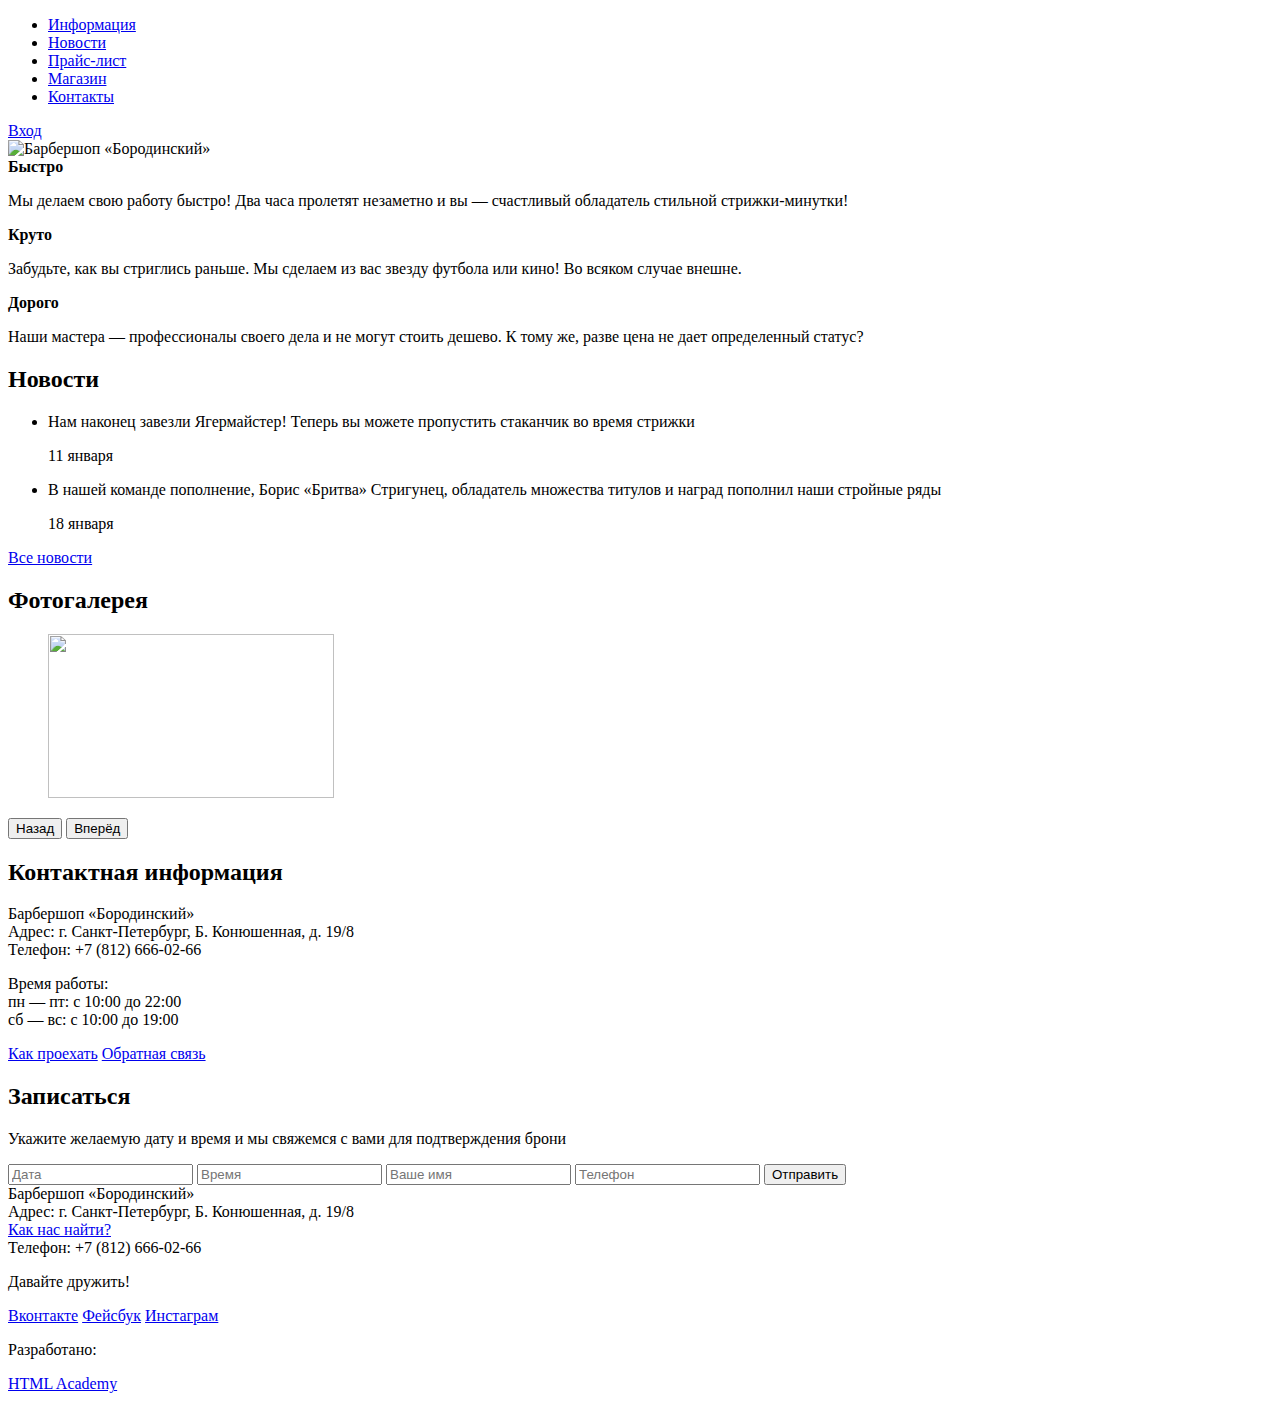
==== index.html @ 4445f7f8 "разметка главной страницы" ====
<!DOCTYPE html>
<html lang="ru">
  <head>
    <meta charset="utf-8">
    <title>Барбершоп «Бородинский»</title>
  </head>
  <body>
    <header class="main-header">
      <div class="container">
        <nav class="main-navigation">
          <ul>
            <li>
              <a href="#">Информация</a>
            </li>
            <li>
              <a href="#">Новости</a>
            </li>
            <li>
              <a href="#">Прайс-лист</a>
            </li>
            <li>
              <a href="#">Магазин</a>
            </li>
            <li>
              <a href="#">Контакты</a>
            </li>
          </ul>
        </nav>
        <div class="user-block">
          <a class="login" href="#">Вход</a>
        </div>
      </div>
    </header>
    <main class="container">
      <div class="index-logo">
        <img src="img/index-logo.png" width="368" height="204" alt="Барбершоп «Бородинский»">
      </div>
      <section class="features">
        <div class="features-item">
          <b class="features-name">Быстро</b>
          <p>Мы делаем свою работу быстро! Два часа пролетят незаметно и вы — счастливый обладатель стильной стрижки-минутки!</p>
        </div>
        <div class="features-item">
          <b class="features-name">Круто</b>
          <p>Забудьте, как вы стриглись раньше. Мы сделаем из вас звезду футбола или кино! Во всяком случае внешне.</p>
        </div>
        <div class="features-item">
          <b class="features-name">Дорого</b>
          <p>Наши мастера — профессионалы своего дела и не могут стоить дешево. К тому же, разве цена не дает определенный статус?</p>
        </div>
      </section>
      <div class="index-content">
        <div class="index-content-left">
          <h2 class="index-content-title">Новости</h2>
          <ul class="news-preview">
            <li>
              <p>Нам наконец завезли Ягермайстер! Теперь вы можете пропустить стаканчик во время стрижки</p>
              <time datetime="2016-01-11">11 января</time>
            </li>
            <li>
              <p>В нашей команде пополнение, Борис «Бритва» Стригунец, обладатель множества титулов и наград пополнил наши стройные ряды</p>
              <time datetime="2016-01-18">18 января</time>
            </li>
          </ul>
          <a class="btn" href="#">Все новости</a>
        </div>
        <div class="index-content-right">
          <h2 class="index-content-title">Фотогалерея</h2>
          <div class="gallery">
            <figure class="gallery-content">
              <img src="img/photo-1.jpg" width="286" height="164" alt="">
            </figure>
            <button class="btn gallery-prev">Назад</button>
            <button class="btn gallery-next">Вперёд</button>
          </div>
        </div>
      </div>
      <div class="index-content">
        <div class="index-content-left">
          <h2 class="index-content-title">Контактная информация</h2>
          <p>
            Барбершоп «Бородинский»<br>
            Адрес: г. Санкт-Петербург, Б. Конюшенная, д. 19/8<br>
            Телефон: +7 (812) 666-02-66
          </p>
          <p>
            Время работы:<br>
            пн — пт: с 10:00 до 22:00<br>
            сб — вс: с 10:00 до 19:00
          </p>
          <a class="btn" href="#">Как проехать</a>
          <a class="btn" href="#">Обратная связь</a>
        </div>
        <div class="index-content-right">
          <h2 class="index-content-title">Записаться</h2>
          <p>Укажите желаемую дату и время и мы свяжемся с вами для подтверждения брони</p>
          <form class="appointment-form" action="https://echo.htmlacademy.ru" method="post">
            <input type="text" name="date" value="" placeholder="Дата">
            <input type="text" name="time" value="" placeholder="Время">
            <input type="text" name="name" value="" placeholder="Ваше имя">
            <input type="tel" name="phone" value="" placeholder="Телефон">
            <button class="btn" type="submit">Отправить</button>
          </form>
        </div>
      </div>
    </main>
    <footer class="main-footer">
      <div class="container">
        <section class="footer-contacts">
          Барбершоп «Бородинский»<br>
          Адрес: г. Санкт-Петербург, Б. Конюшенная, д. 19/8<br>
          <a href="#">Как нас найти?</a><br>
          Телефон: +7 (812) 666-02-66
        </section>
        <section class="footer-social">
          <p>Давайте дружить!</p>
          <a class="social-btn social-btn-vk" href="#">Вконтакте</a>
          <a class="social-btn social-btn-fb" href="#">Фейсбук</a>
          <a class="social-btn social-btn-inst" href="#">Инстаграм</a>
        </section>
        <section class="footer-copyright">
          <p>Разработано:</p>
          <a class="btn" href="https://htmlacademy.ru">HTML Academy</a>
        </section>
      </div>
    </footer>
  </body>
</html>
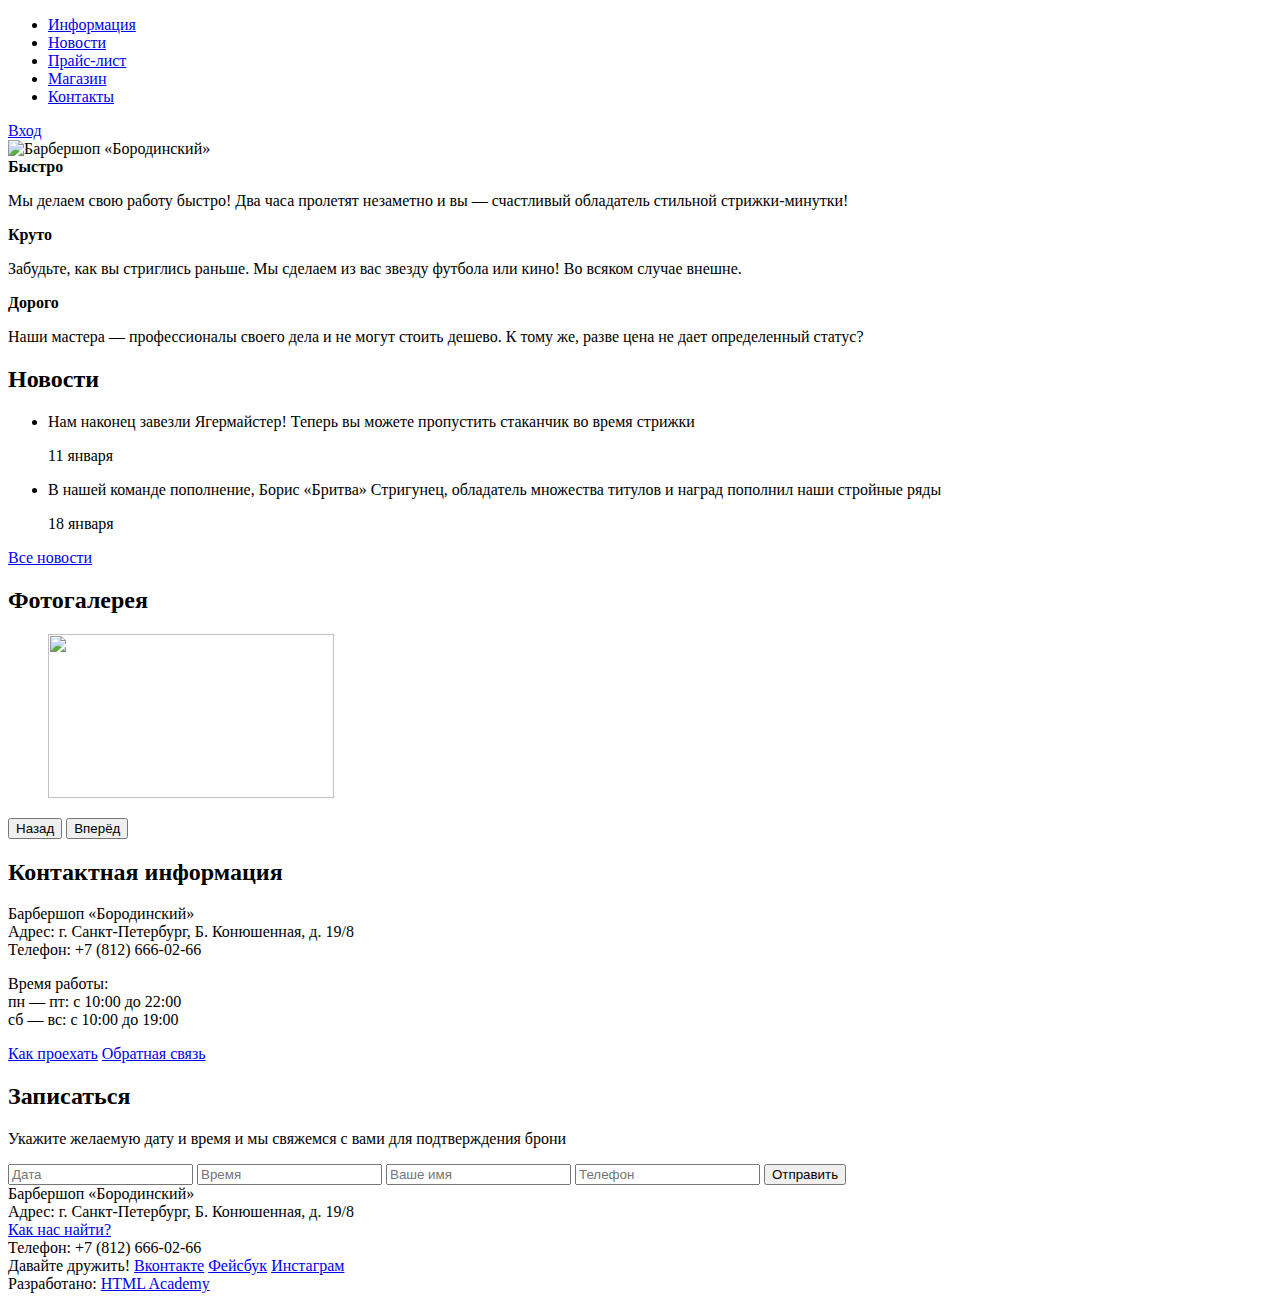
==== commit 6558a798: "старница товара (исправлено)" ====
--- a/index.html
+++ b/index.html
@@ -37,15 +37,15 @@
       </div>
       <section class="features">
         <div class="features-item">
-          <b class="features-name">Быстро</b>
+          <strong class="features-name">Быстро</strong>
           <p>Мы делаем свою работу быстро! Два часа пролетят незаметно и вы — счастливый обладатель стильной стрижки-минутки!</p>
         </div>
         <div class="features-item">
-          <b class="features-name">Круто</b>
+          <strong class="features-name">Круто</strong>
           <p>Забудьте, как вы стриглись раньше. Мы сделаем из вас звезду футбола или кино! Во всяком случае внешне.</p>
         </div>
         <div class="features-item">
-          <b class="features-name">Дорого</b>
+          <strong class="features-name">Дорого</strong>
           <p>Наши мастера — профессионалы своего дела и не могут стоить дешево. К тому же, разве цена не дает определенный статус?</p>
         </div>
       </section>
@@ -107,19 +107,19 @@
     <footer class="main-footer">
       <div class="container">
         <section class="footer-contacts">
-          Барбершоп «Бородинский»<br>
-          Адрес: г. Санкт-Петербург, Б. Конюшенная, д. 19/8<br>
+          <span>Барбершоп «Бородинский»</span><br>
+          <span>Адрес: г. Санкт-Петербург, Б. Конюшенная, д. 19/8</span><br>
           <a href="#">Как нас найти?</a><br>
-          Телефон: +7 (812) 666-02-66
+          <span>Телефон: +7 (812) 666-02-66</span>
         </section>
         <section class="footer-social">
-          <p>Давайте дружить!</p>
+          <span>Давайте дружить!</span>
           <a class="social-btn social-btn-vk" href="#">Вконтакте</a>
           <a class="social-btn social-btn-fb" href="#">Фейсбук</a>
           <a class="social-btn social-btn-inst" href="#">Инстаграм</a>
         </section>
         <section class="footer-copyright">
-          <p>Разработано:</p>
+          <span>Разработано:</span>
           <a class="btn" href="https://htmlacademy.ru">HTML Academy</a>
         </section>
       </div>
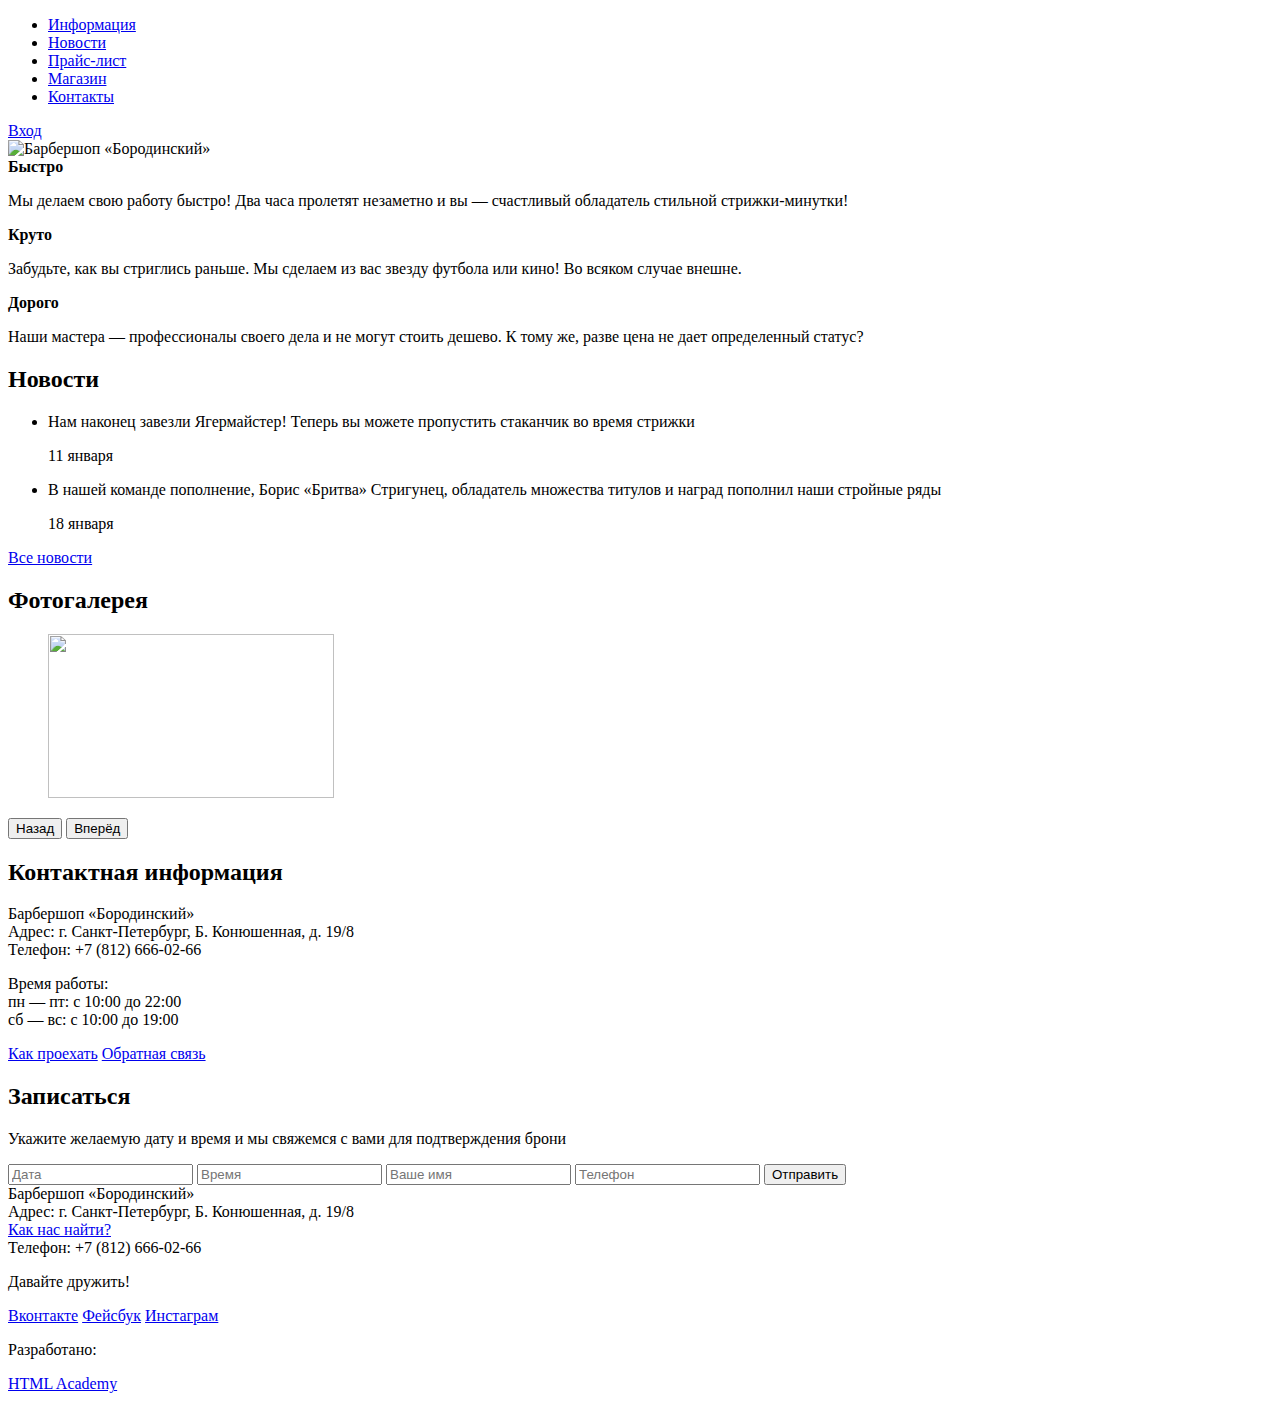
==== commit 7459c975: "Revert "старница товара (исправлено)"" ====
--- a/index.html
+++ b/index.html
@@ -37,15 +37,15 @@
       </div>
       <section class="features">
         <div class="features-item">
-          <strong class="features-name">Быстро</strong>
+          <b class="features-name">Быстро</b>
           <p>Мы делаем свою работу быстро! Два часа пролетят незаметно и вы — счастливый обладатель стильной стрижки-минутки!</p>
         </div>
         <div class="features-item">
-          <strong class="features-name">Круто</strong>
+          <b class="features-name">Круто</b>
           <p>Забудьте, как вы стриглись раньше. Мы сделаем из вас звезду футбола или кино! Во всяком случае внешне.</p>
         </div>
         <div class="features-item">
-          <strong class="features-name">Дорого</strong>
+          <b class="features-name">Дорого</b>
           <p>Наши мастера — профессионалы своего дела и не могут стоить дешево. К тому же, разве цена не дает определенный статус?</p>
         </div>
       </section>
@@ -107,19 +107,19 @@
     <footer class="main-footer">
       <div class="container">
         <section class="footer-contacts">
-          <span>Барбершоп «Бородинский»</span><br>
-          <span>Адрес: г. Санкт-Петербург, Б. Конюшенная, д. 19/8</span><br>
+          Барбершоп «Бородинский»<br>
+          Адрес: г. Санкт-Петербург, Б. Конюшенная, д. 19/8<br>
           <a href="#">Как нас найти?</a><br>
-          <span>Телефон: +7 (812) 666-02-66</span>
+          Телефон: +7 (812) 666-02-66
         </section>
         <section class="footer-social">
-          <span>Давайте дружить!</span>
+          <p>Давайте дружить!</p>
           <a class="social-btn social-btn-vk" href="#">Вконтакте</a>
           <a class="social-btn social-btn-fb" href="#">Фейсбук</a>
           <a class="social-btn social-btn-inst" href="#">Инстаграм</a>
         </section>
         <section class="footer-copyright">
-          <span>Разработано:</span>
+          <p>Разработано:</p>
           <a class="btn" href="https://htmlacademy.ru">HTML Academy</a>
         </section>
       </div>
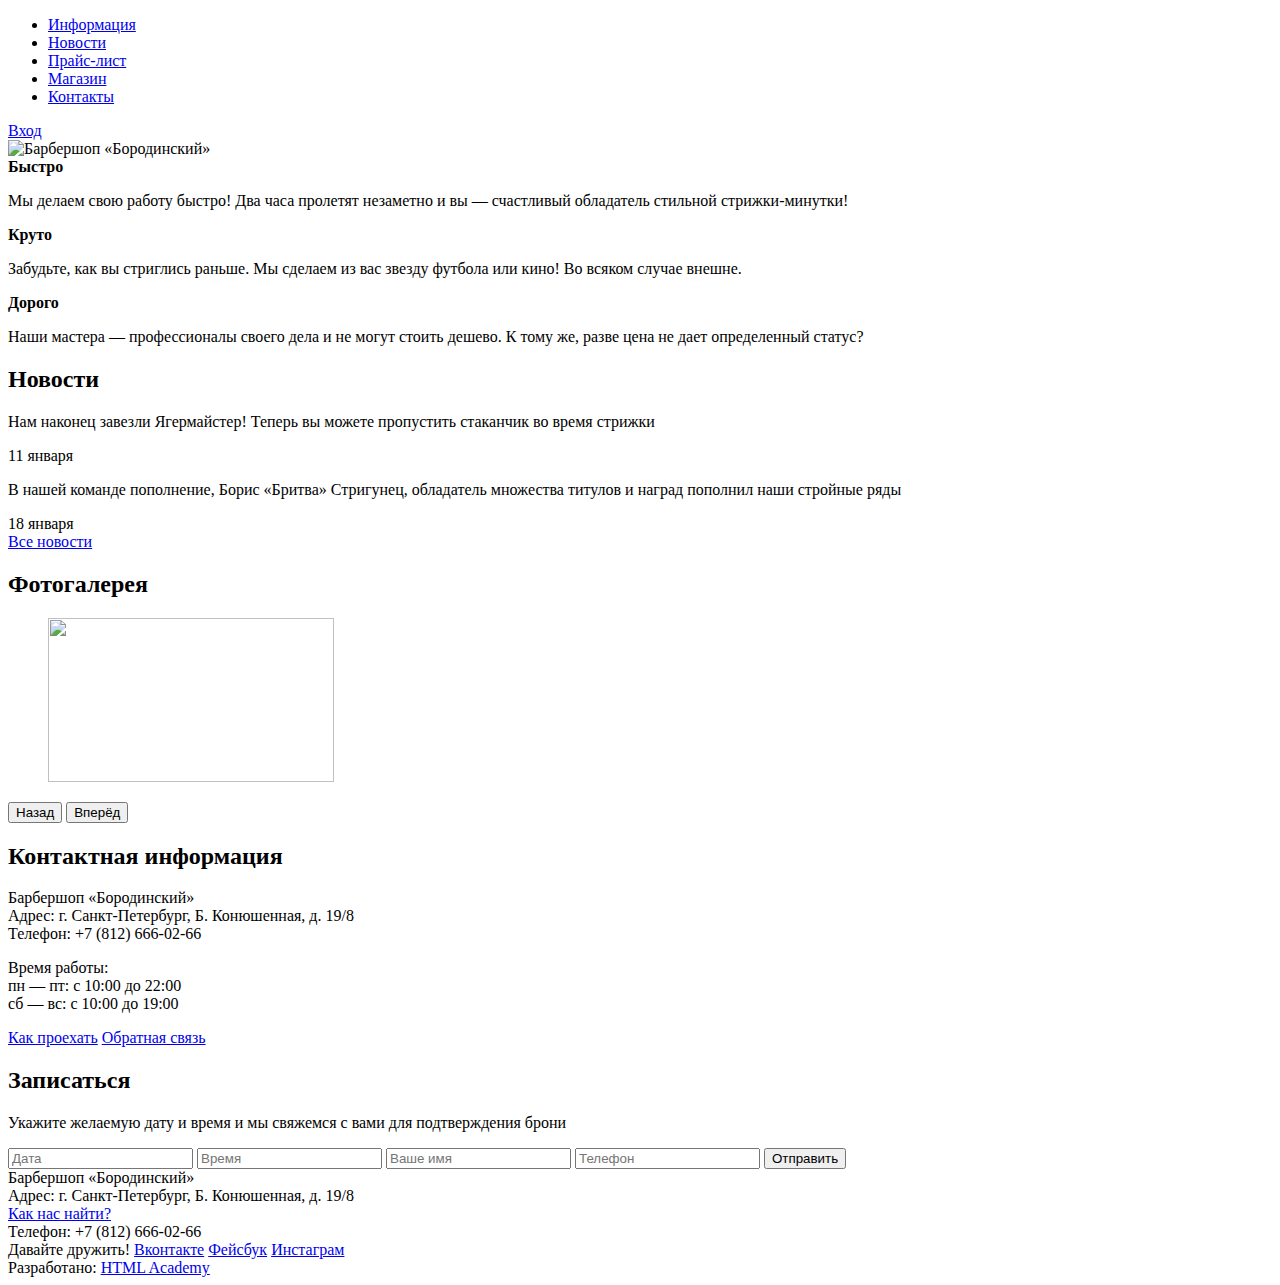
==== commit 53480311: "Исправлено" ====
--- a/index.html
+++ b/index.html
@@ -37,31 +37,29 @@
       </div>
       <section class="features">
         <div class="features-item">
-          <b class="features-name">Быстро</b>
+          <strong class="features-name">Быстро</strong>
           <p>Мы делаем свою работу быстро! Два часа пролетят незаметно и вы — счастливый обладатель стильной стрижки-минутки!</p>
         </div>
         <div class="features-item">
-          <b class="features-name">Круто</b>
+          <strong class="features-name">Круто</strong>
           <p>Забудьте, как вы стриглись раньше. Мы сделаем из вас звезду футбола или кино! Во всяком случае внешне.</p>
         </div>
         <div class="features-item">
-          <b class="features-name">Дорого</b>
+          <strong class="features-name">Дорого</strong>
           <p>Наши мастера — профессионалы своего дела и не могут стоить дешево. К тому же, разве цена не дает определенный статус?</p>
         </div>
       </section>
       <div class="index-content">
         <div class="index-content-left">
           <h2 class="index-content-title">Новости</h2>
-          <ul class="news-preview">
-            <li>
+            <article class="news-preview">
               <p>Нам наконец завезли Ягермайстер! Теперь вы можете пропустить стаканчик во время стрижки</p>
               <time datetime="2016-01-11">11 января</time>
-            </li>
-            <li>
+            </article>
+            <article class="news-preview">
               <p>В нашей команде пополнение, Борис «Бритва» Стригунец, обладатель множества титулов и наград пополнил наши стройные ряды</p>
               <time datetime="2016-01-18">18 января</time>
-            </li>
-          </ul>
+            </article>
           <a class="btn" href="#">Все новости</a>
         </div>
         <div class="index-content-right">
@@ -107,19 +105,19 @@
     <footer class="main-footer">
       <div class="container">
         <section class="footer-contacts">
-          Барбершоп «Бородинский»<br>
-          Адрес: г. Санкт-Петербург, Б. Конюшенная, д. 19/8<br>
+         <span> Барбершоп «Бородинский»</span><br>
+          <span>Адрес: г. Санкт-Петербург, Б. Конюшенная, д. 19/8</span><br>
           <a href="#">Как нас найти?</a><br>
-          Телефон: +7 (812) 666-02-66
+          <span>Телефон: +7 (812) 666-02-66</span>
         </section>
         <section class="footer-social">
-          <p>Давайте дружить!</p>
+          <span>Давайте дружить!</span>
           <a class="social-btn social-btn-vk" href="#">Вконтакте</a>
           <a class="social-btn social-btn-fb" href="#">Фейсбук</a>
           <a class="social-btn social-btn-inst" href="#">Инстаграм</a>
         </section>
         <section class="footer-copyright">
-          <p>Разработано:</p>
+          <span>Разработано:</span>
           <a class="btn" href="https://htmlacademy.ru">HTML Academy</a>
         </section>
       </div>
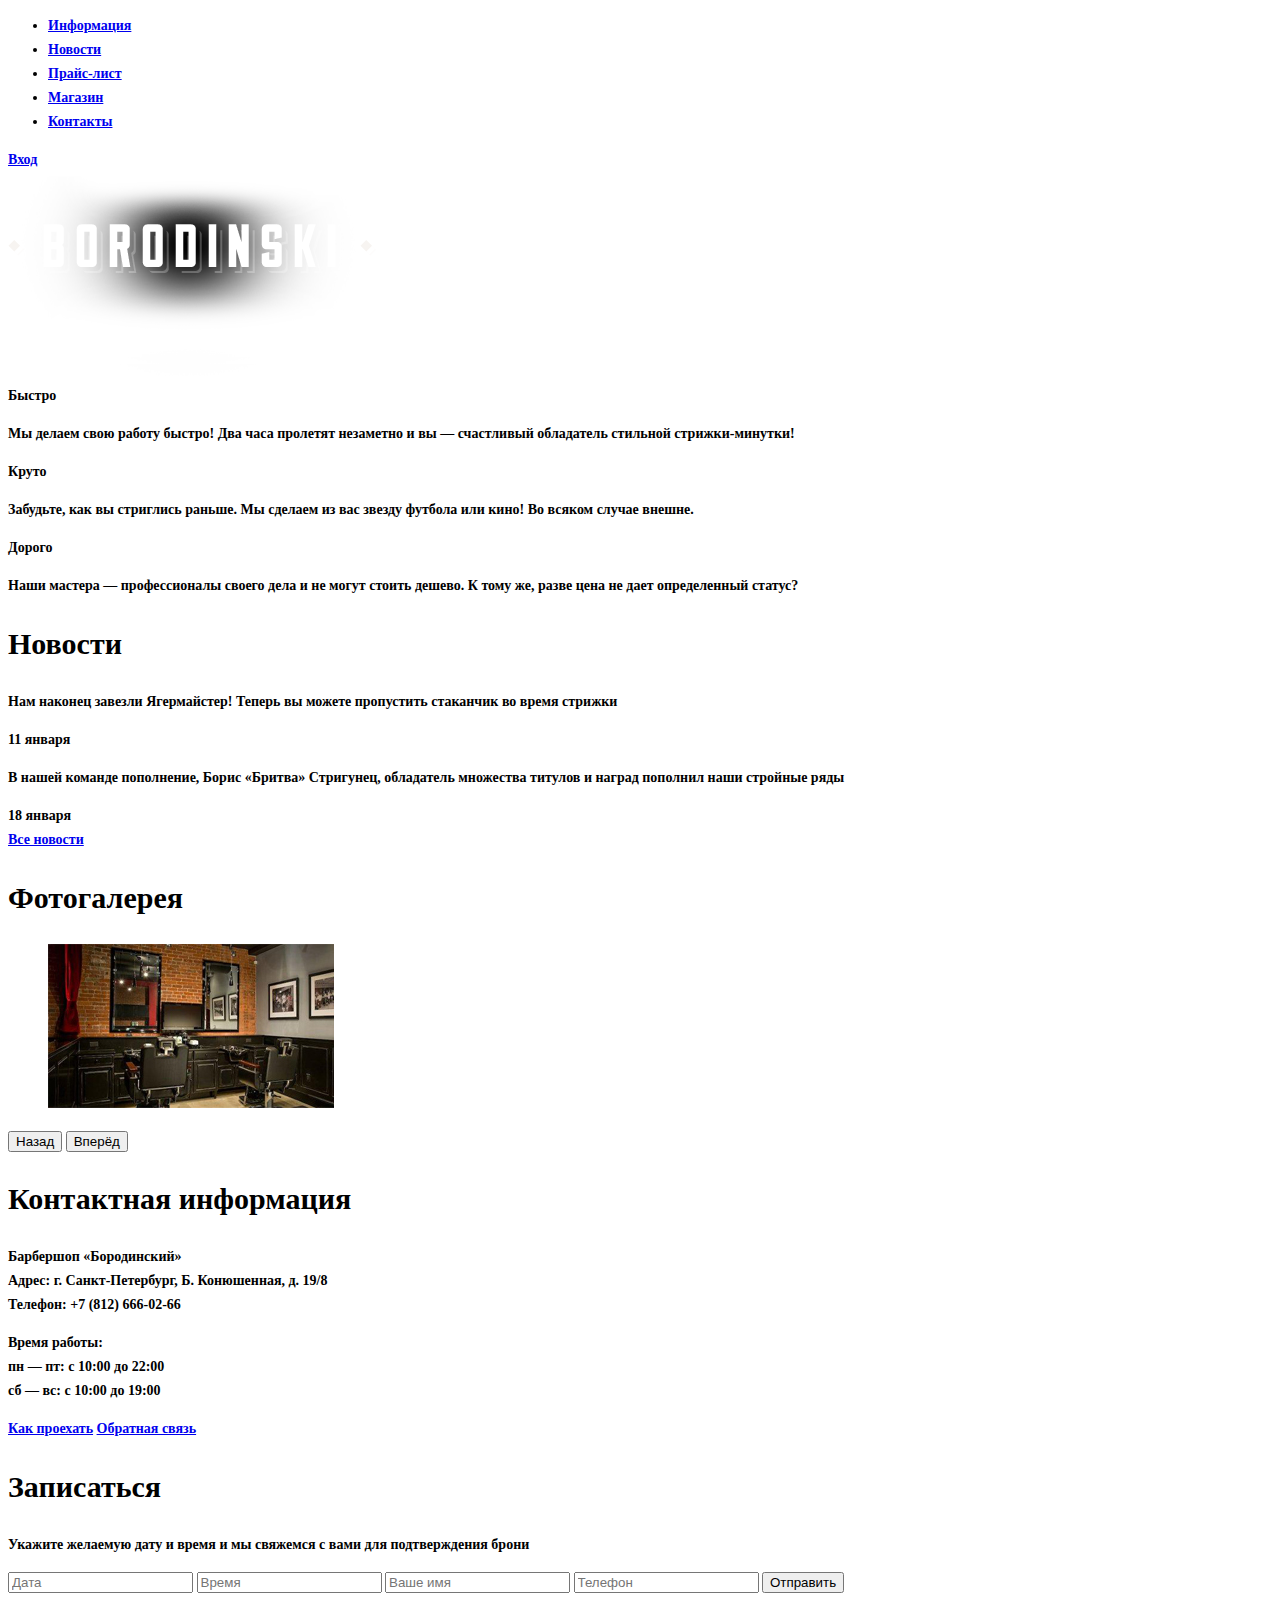
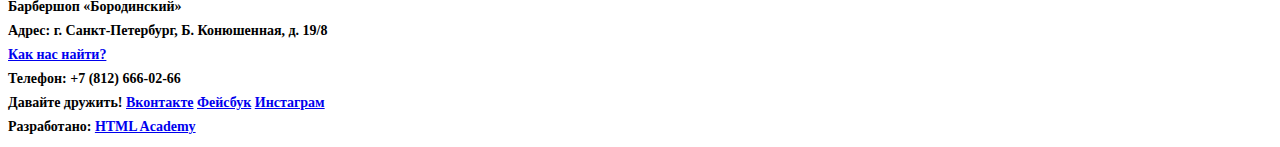
==== commit a023cf79: "графика и базовые стили" ====
--- a/index.html
+++ b/index.html
@@ -3,6 +3,7 @@
   <head>
     <meta charset="utf-8">
     <title>Барбершоп «Бородинский»</title>
+    <link rel="stylesheet" href="css/style.css">
   </head>
   <body>
     <header class="main-header">
--- a/css/style.css
+++ b/css/style.css
@@ -0,0 +1,13 @@
+body {
+	font-family: 'PT Sans Narrow';
+	font-size: 14px;
+	line-height: 24px;
+	color: #000;
+	font-weight: bold;
+}
+h2 {
+	font-size: 30px;
+	line-height: 42px;
+	color: #000;
+	font-weight: bold;
+}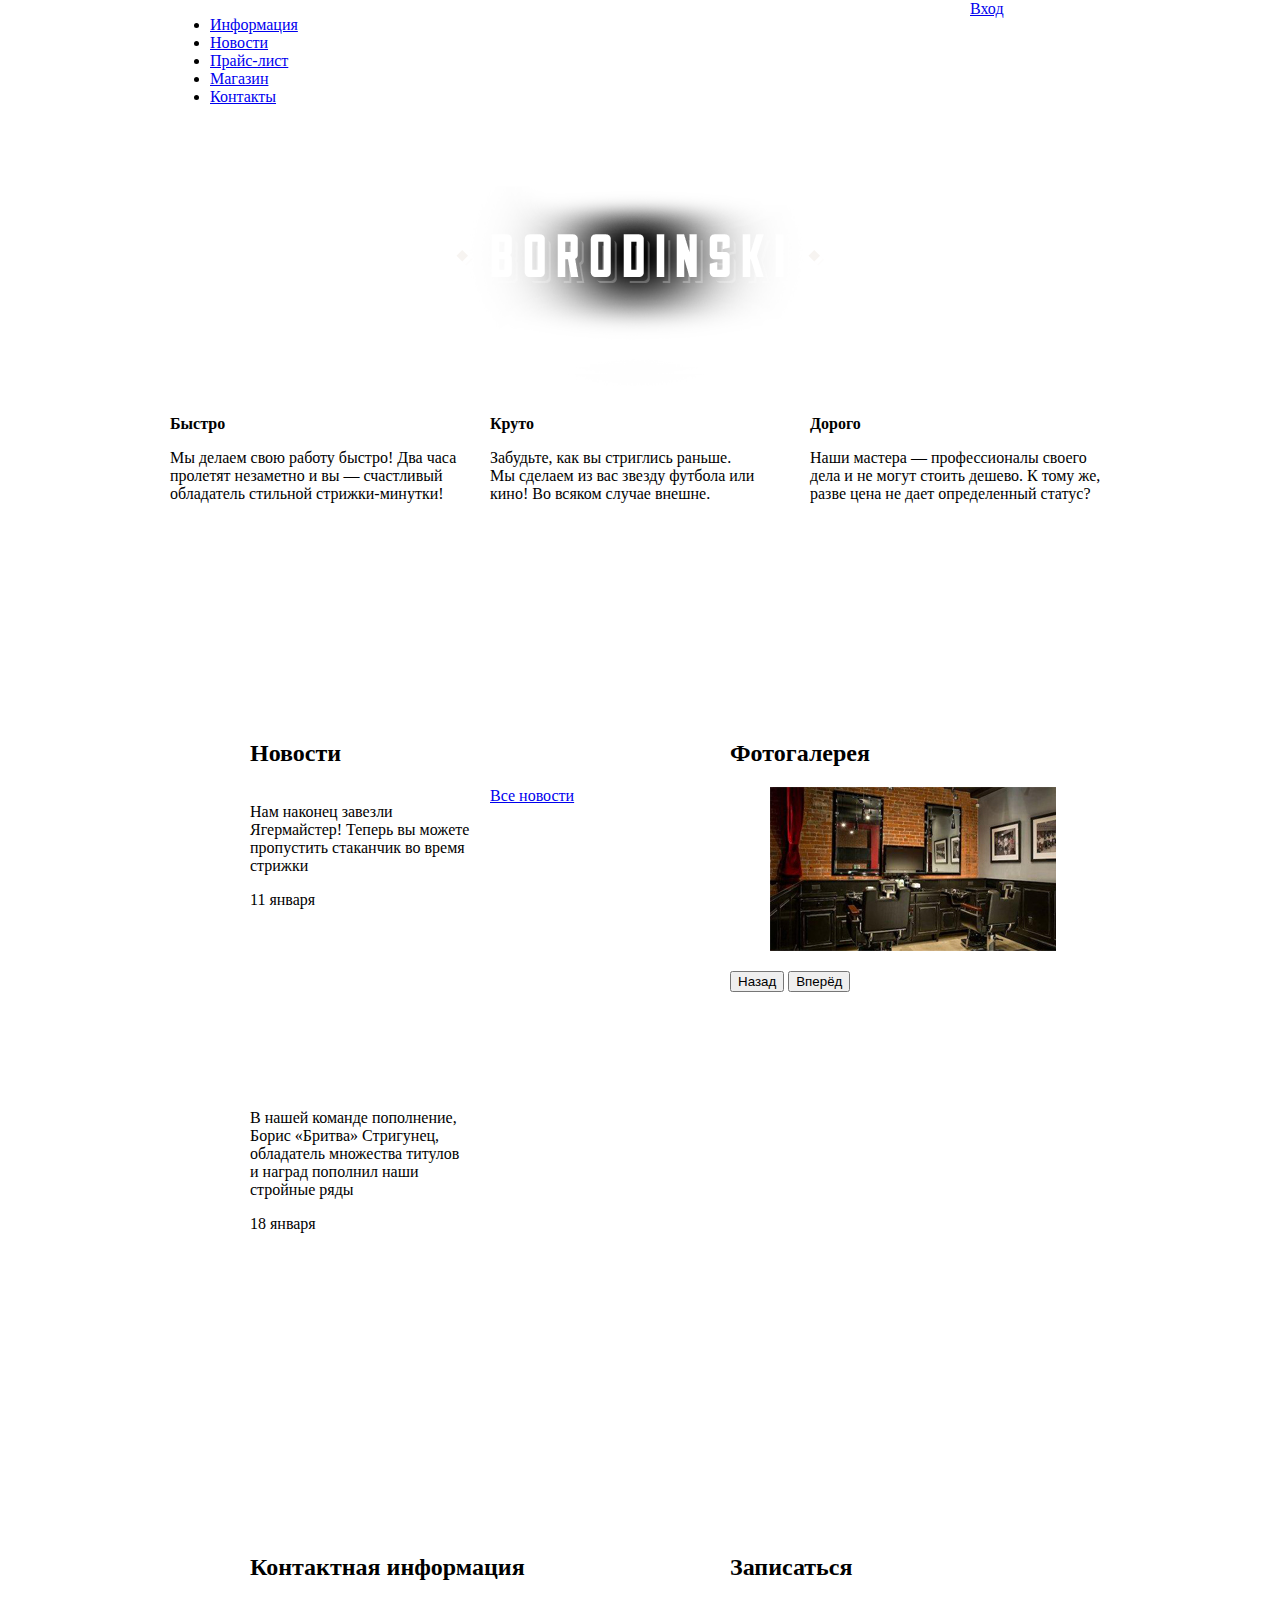
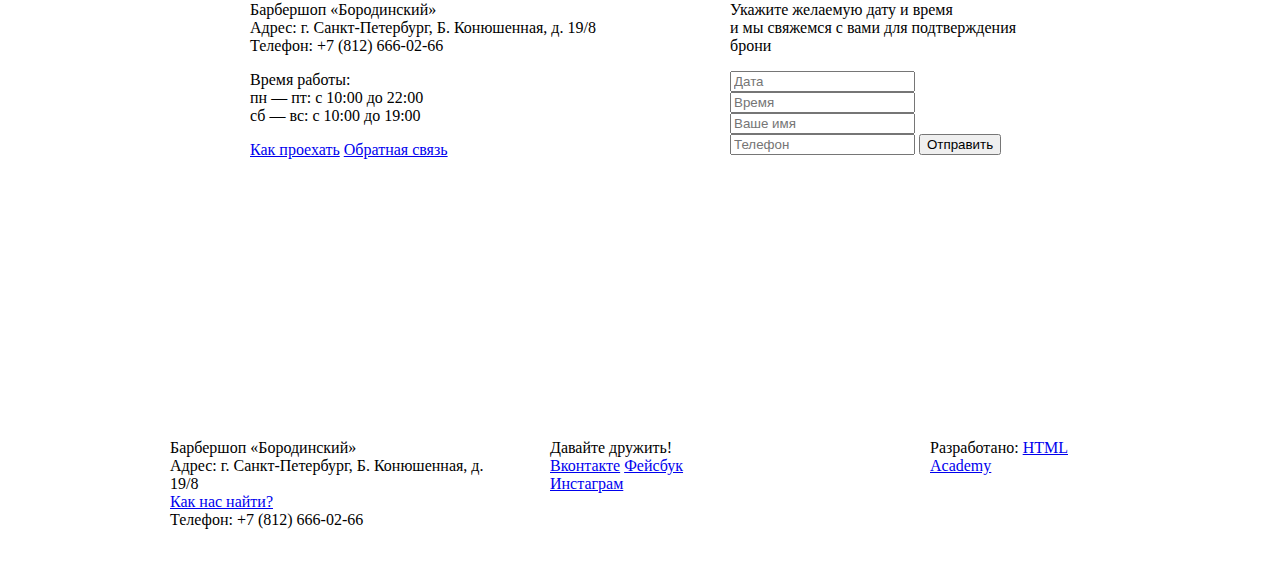
==== commit f4f011dc: "Сетка барбершопа" ====
--- a/index.html
+++ b/index.html
@@ -7,7 +7,7 @@
   </head>
   <body>
     <header class="main-header">
-      <div class="container">
+      <div class="container clearfix">
         <nav class="main-navigation">
           <ul>
             <li>
@@ -36,7 +36,7 @@
       <div class="index-logo">
         <img src="img/index-logo.png" width="368" height="204" alt="Барбершоп «Бородинский»">
       </div>
-      <section class="features">
+      <section class="features clearfix">
         <div class="features-item">
           <strong class="features-name">Быстро</strong>
           <p>Мы делаем свою работу быстро! Два часа пролетят незаметно и вы — счастливый обладатель стильной стрижки-минутки!</p>
@@ -50,7 +50,7 @@
           <p>Наши мастера — профессионалы своего дела и не могут стоить дешево. К тому же, разве цена не дает определенный статус?</p>
         </div>
       </section>
-      <div class="index-content">
+      <div class="index-content clearfix">
         <div class="index-content-left">
           <h2 class="index-content-title">Новости</h2>
             <article class="news-preview">
@@ -74,7 +74,7 @@
           </div>
         </div>
       </div>
-      <div class="index-content">
+      <div class="index-content clearfix">
         <div class="index-content-left">
           <h2 class="index-content-title">Контактная информация</h2>
           <p>
@@ -104,7 +104,7 @@
       </div>
     </main>
     <footer class="main-footer">
-      <div class="container">
+      <div class="container clearfix">
         <section class="footer-contacts">
          <span> Барбершоп «Бородинский»</span><br>
           <span>Адрес: г. Санкт-Петербург, Б. Конюшенная, д. 19/8</span><br>
--- a/css/style.css
+++ b/css/style.css
@@ -1,13 +1,153 @@
+html,
 body {
-	font-family: 'PT Sans Narrow';
-	font-size: 14px;
-	line-height: 24px;
-	color: #000;
-	font-weight: bold;
+  min-width: 1122px;
+  margin: 0;
+  padding: 0;
 }
-h2 {
-	font-size: 30px;
-	line-height: 42px;
-	color: #000;
-	font-weight: bold;
+
+.clearfix::after {
+  content: "";
+
+  display: table;
+  clear: both;
+}
+
+.container {
+  width: 940px;
+  margin: 0 auto;
+  padding: 0 10px;
+}
+
+.main-header {
+  margin-bottom: 60px;
+}
+
+.main-navigation {
+  float: left;
+  width: 780px;
+  min-height: 70px;
+}
+
+.user-block {
+  float: right;
+  width: 140px;
+  min-height: 70px;
+}
+
+.index-logo {
+  width: 368px;
+  min-height: 204px;
+  margin-right: auto;
+  margin-left: auto;
+  margin-bottom: 25px;
+}
+
+.features {
+  margin-bottom: 80px;
+}
+
+.features-item {
+  float: left;
+  width: 300px;
+  min-height: 175px;
+  margin-right: 20px;
+}
+
+.features-item:last-child {
+  margin-right: 0;
+}
+
+.index-content {
+  margin-bottom: 35px;
+  padding: 50px 80px;
+}
+
+.index-content-left {
+  float: left;
+  width: 380px;
+  min-height: 330px;
+}
+
+.index-content-right {
+  float: right;
+  width: 300px;
+  min-height: 330px;
+}
+
+.main-footer {
+  margin-top: 65px;
+  padding-top: 60px;
+  padding-bottom: 40px;
+}
+
+.footer-contacts {
+  float: left;
+  width: 320px;
+  margin-right: 60px;
+  min-height: 90px;
+}
+
+.footer-social {
+  float: left;
+  width: 180px;
+  min-height: 90px;
+}
+
+.footer-copyright {
+  float: right;
+  width: 180px;
+  min-height: 90px;
+}
+
+.product-gallery {
+	float: left;
+	width: 460px;
+	min-height: 670px;
+}
+
+.info {
+	float: right;
+	width: 390px;
+}
+
+.main-img-wrapper {
+	margin-bottom: 20px;
+}
+
+.img-wrapper {
+	float: left;
+	margin-right: 20px;
+}
+.img-wrapper:last-child {
+	margin-right: 0;
+}
+
+.filter {
+	float: left;
+	width: 220px;
+}
+
+.products {
+	float: right;
+	width: 700px;
+}
+
+article {
+	float: left;
+	width: 220px;
+	min-height: 286px;
+	margin-right: 20px;
+	margin-bottom: 20px;
+}
+
+article:nth-child(3n) {
+	margin-right: 0;
+}
+
+.navigation {
+	clear: both;
+}
+
+fieldset {
+	margin-bottom: 55px;
 }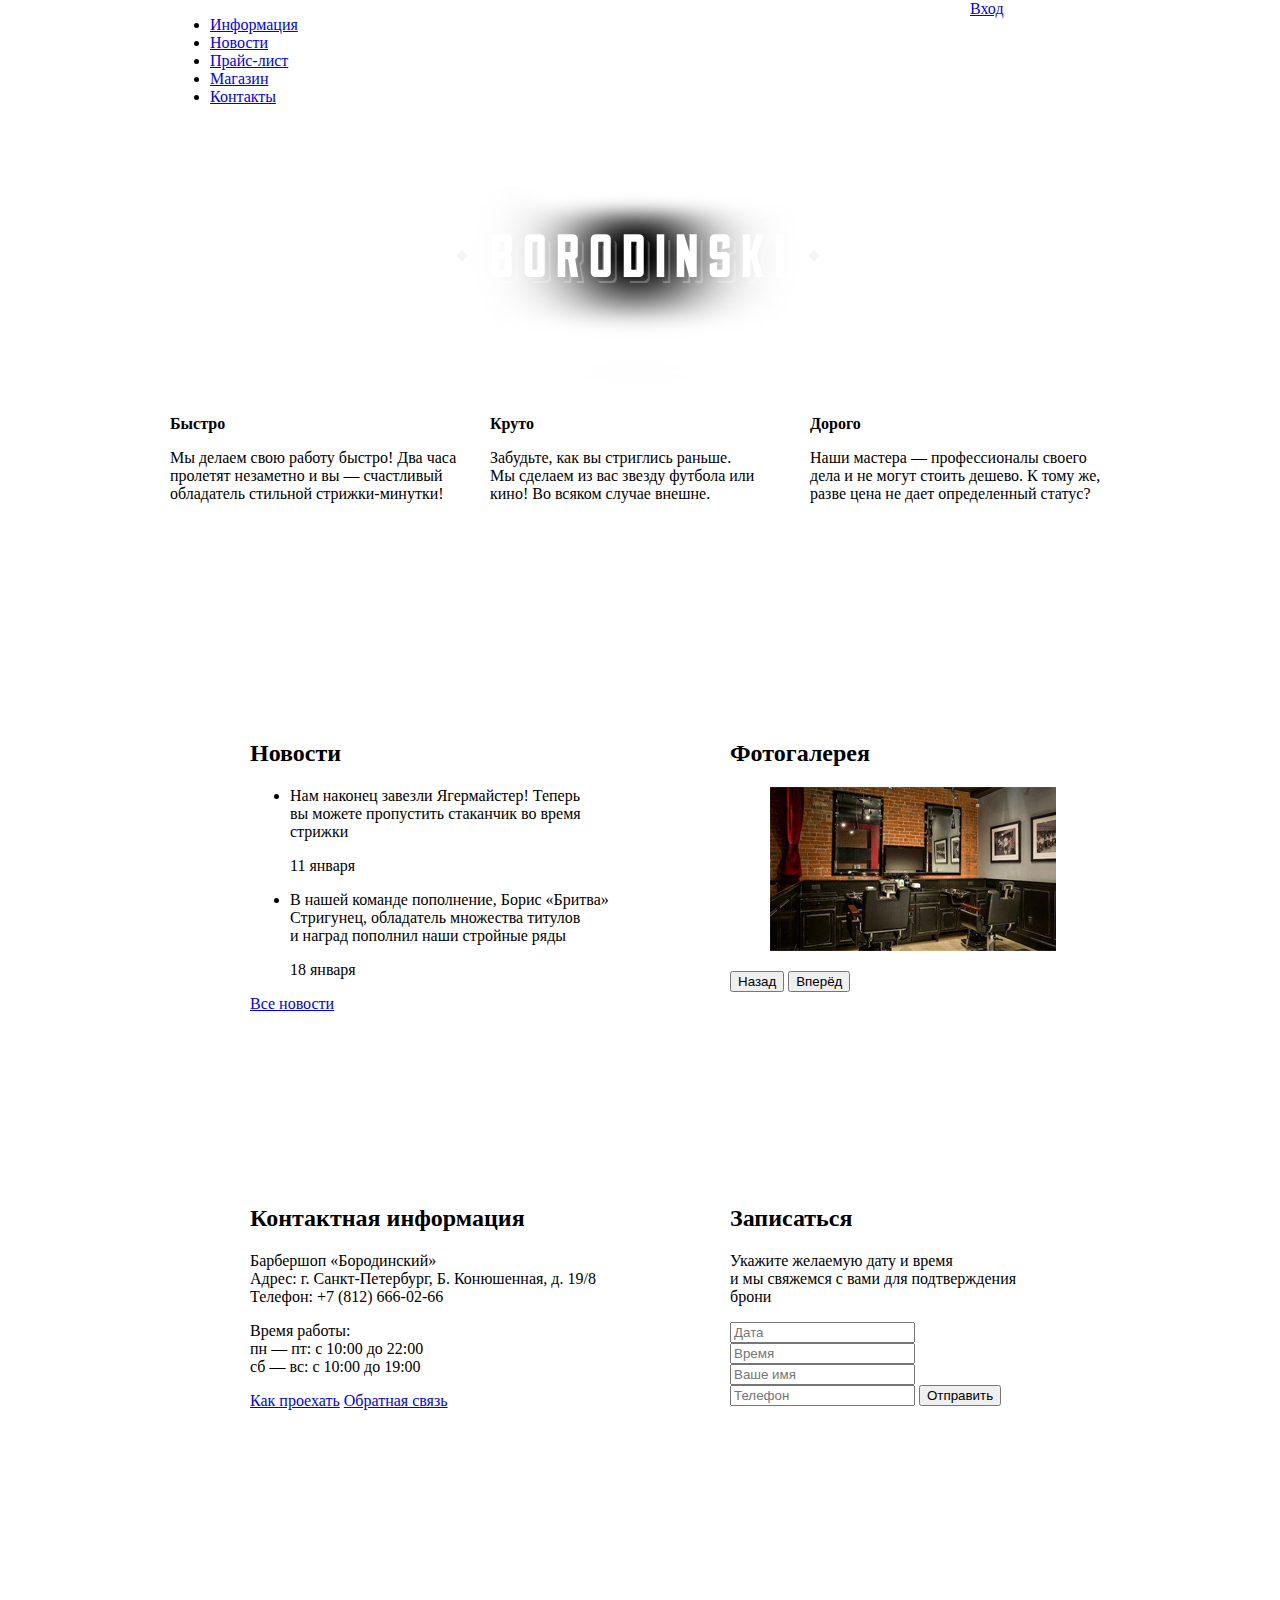
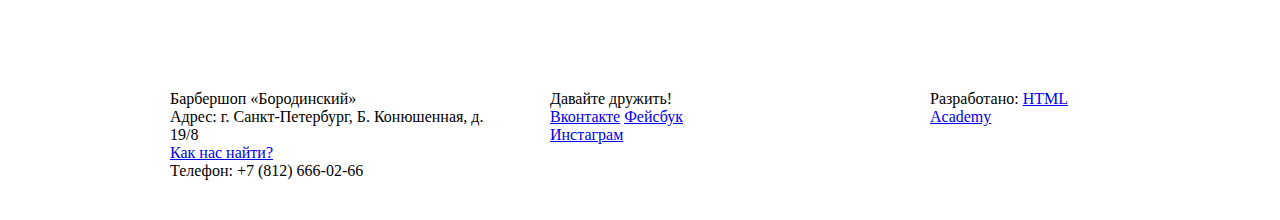
==== commit 5eb4b930: "небольшая правка" ====
--- a/index.html
+++ b/index.html
@@ -53,14 +53,16 @@
       <div class="index-content clearfix">
         <div class="index-content-left">
           <h2 class="index-content-title">Новости</h2>
-            <article class="news-preview">
+            <ul class="news-preview">
+            <li>
               <p>Нам наконец завезли Ягермайстер! Теперь вы можете пропустить стаканчик во время стрижки</p>
               <time datetime="2016-01-11">11 января</time>
-            </article>
-            <article class="news-preview">
+            </li>
+            <li>
               <p>В нашей команде пополнение, Борис «Бритва» Стригунец, обладатель множества титулов и наград пополнил наши стройные ряды</p>
               <time datetime="2016-01-18">18 января</time>
-            </article>
+            </li>
+          </ul>
           <a class="btn" href="#">Все новости</a>
         </div>
         <div class="index-content-right">
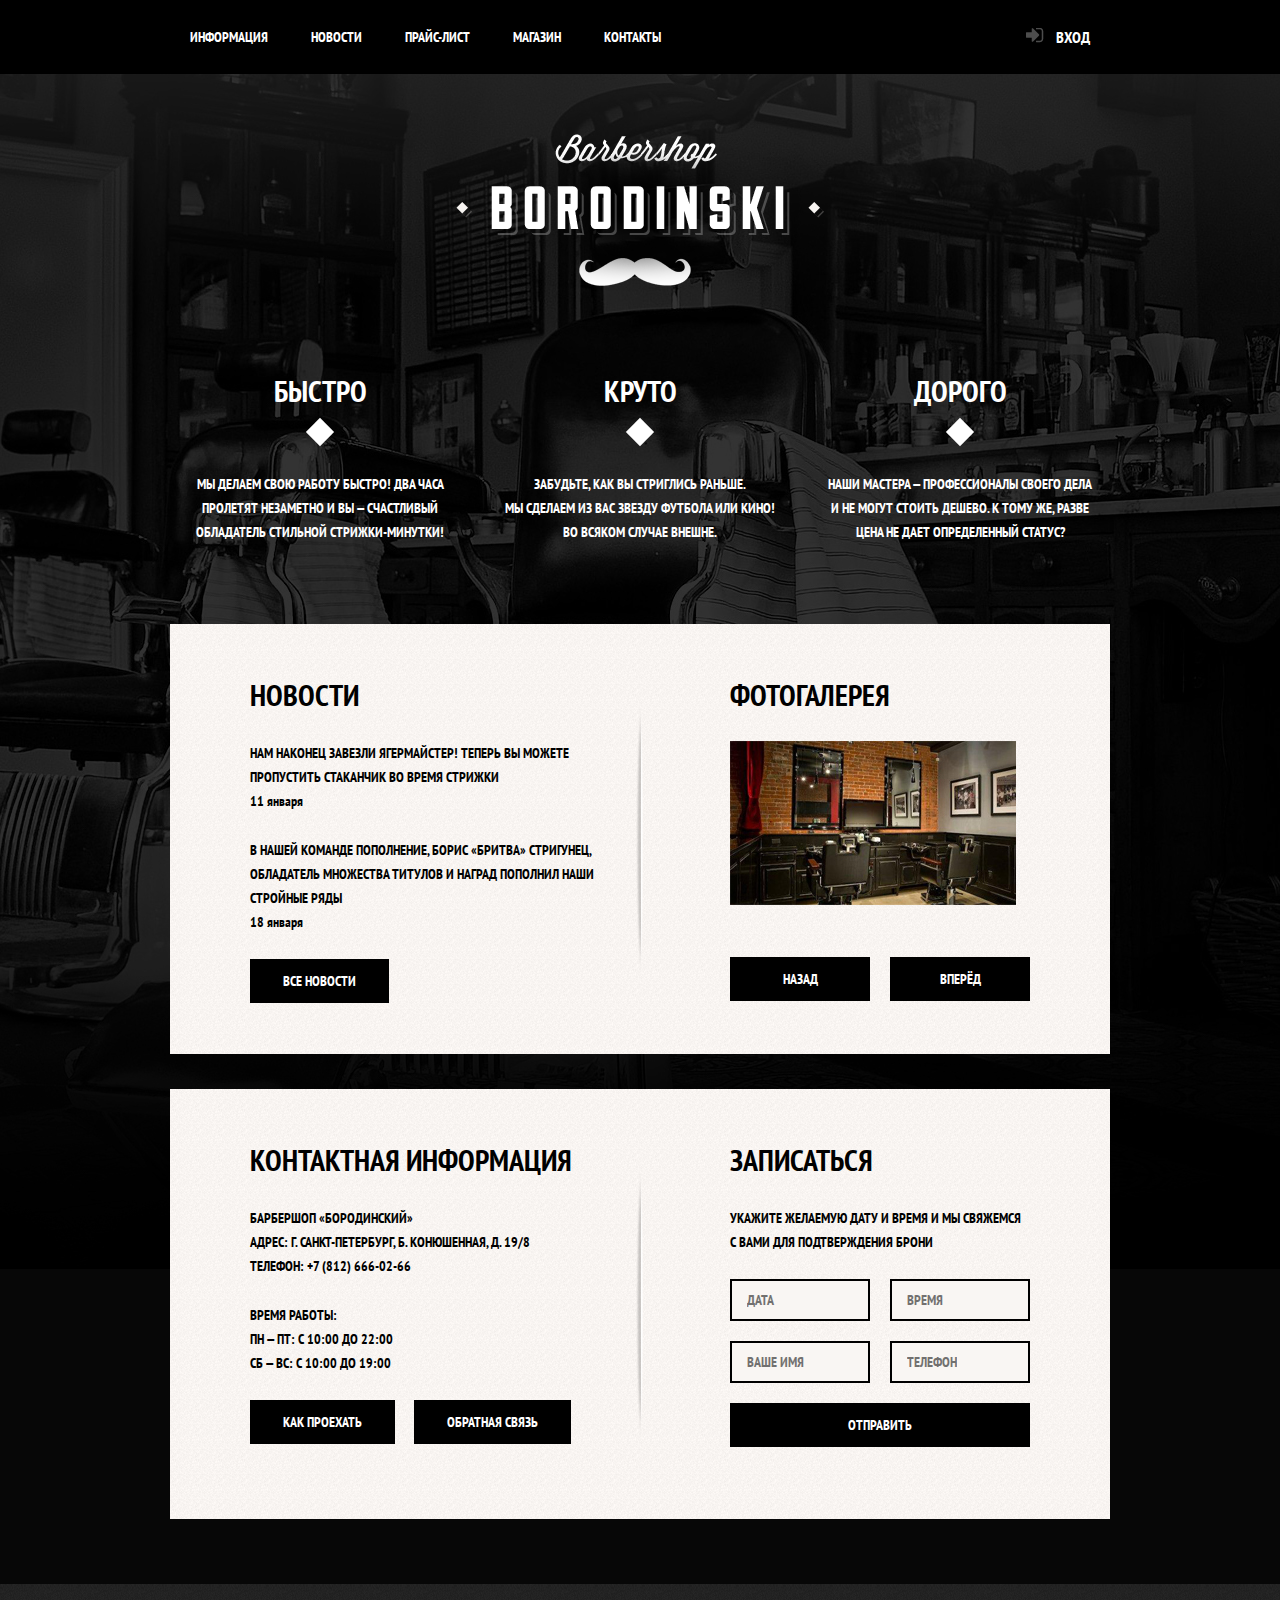
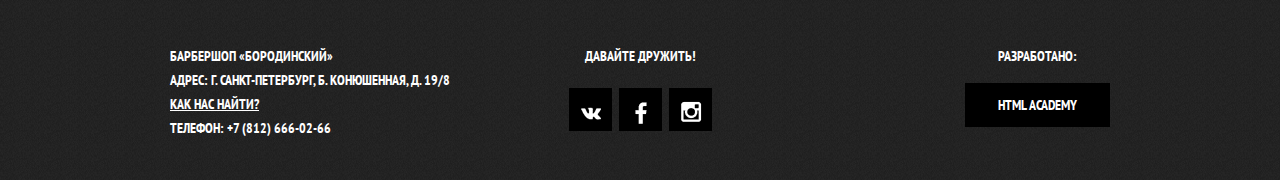
==== commit 1efb5ecc: "shop-page" ====
--- a/index.html
+++ b/index.html
@@ -3,6 +3,8 @@
   <head>
     <meta charset="utf-8">
     <title>Барбершоп «Бородинский»</title>
+     <link rel="stylesheet" href="https://fonts.googleapis.com/css?family=PT+Sans+Narrow:400,700&amp;subset=latin,cyrillic">
+    <link rel="stylesheet" href="css/normalize.css">
     <link rel="stylesheet" href="css/style.css">
   </head>
   <body>
@@ -20,7 +22,7 @@
               <a href="#">Прайс-лист</a>
             </li>
             <li>
-              <a href="#">Магазин</a>
+              <a href="catalog.html">Магазин</a>
             </li>
             <li>
               <a href="#">Контакты</a>
--- a/css/style.css
+++ b/css/style.css
@@ -1,8 +1,16 @@
 html,
 body {
-  min-width: 1122px;
+  min-width: 960px;
   margin: 0;
   padding: 0;
+
+  font-weight: bold;
+  font-size: 14px;
+  line-height: 24px;
+  font-family: "PT Sans Narrow", "Tahoma", sans-serif;
+  color: #fff;
+  text-transform: uppercase;
+  background: #000 url("../img/index-bg.jpg") no-repeat center top;
 }
 
 .clearfix::after {
@@ -20,6 +28,9 @@
 
 .main-header {
   margin-bottom: 60px;
+
+  color: #fff;
+  background-color: #000;
 }
 
 .main-navigation {
@@ -28,10 +39,62 @@
   min-height: 70px;
 }
 
+.main-navigation ul {
+  margin: 0;
+  padding: 0;
+  list-style: none;
+}
+
+.main-navigation li {
+  display: inline-block;
+  vertical-align: top;
+}
+
+.main-navigation a {
+  display: block;
+  padding: 25px 20px;
+  color: #fff;
+  text-decoration: none;
+}
+
+.main-navigation a:hover {
+   background-color: #242424;
+}
+
 .user-block {
   float: right;
-  width: 140px;
-  min-height: 70px;
+  max-width: 140px;
+}
+
+.login {
+  position: relative;
+  display: inline-block;
+  padding: 27px 20px;
+  padding-left: 50px;
+  font-size: 16px;
+  line-height: 20px;
+  color: #fff;
+  text-decoration: none;
+}
+
+.login:hover {
+  background-color: #242424;
+}
+
+.login::before {
+  content: "";
+  position: absolute;
+  top: 28px;
+  left: 20px;
+  width: 18px;
+  height: 18px;
+  background: transparent url("../img/sprite.png") no-repeat;
+  background-position: -6px 0px;
+  opacity: .3;
+}
+
+.login:hover::before {
+  opacity: 1;
 }
 
 .index-logo {
@@ -42,6 +105,11 @@
   margin-bottom: 25px;
 }
 
+.index-logo img {
+  width: 368px;
+  height: 204px;
+}
+
 .features {
   margin-bottom: 80px;
 }
@@ -49,17 +117,46 @@
 .features-item {
   float: left;
   width: 300px;
-  min-height: 175px;
   margin-right: 20px;
+  text-align: center;
 }
 
 .features-item:last-child {
   margin-right: 0;
+}
+
+.features-name {
+  position: relative;
+  display: block;
+  margin-bottom: 30px;
+  padding-bottom: 30px;
+  font-size: 30px;
+  line-height: 42px;
+}
+
+.features-name::after {
+  content: "";
+  position: absolute;
+  bottom: 0;
+  left: 50%;
+  margin-left: -10px;
+  width: 20px;
+  height: 20px;
+  display: block;
+  background-color: #fff;
+  transform: rotate(45deg);
+  }
+
+.features-item p {
+  margin: 10px;
+  margin-bottom: 0;
 }
 
 .index-content {
   margin-bottom: 35px;
   padding: 50px 80px;
+  color: #000;
+  background: url("../img/border-block.png") no-repeat center,#f8f5f2 url("../img/bg.jpg");
 }
 
 .index-content-left {
@@ -74,10 +171,130 @@
   min-height: 330px;
 }
 
+.index-content-title {
+  font-size: 30px;
+  line-height: 42px;
+  margin: 0;
+  margin-bottom: 25px;
+}
+
+.index-content p {
+  margin: 0;
+  margin-bottom: 25px;
+}
+
+.news-preview {
+  margin: 0;
+  padding: 0;
+  padding-right: 35px;
+  list-style: none;
+}
+
+.news-preview li {
+  margin-bottom: 25px;
+}
+
+.news-preview p {
+  margin-bottom: 0;
+}
+
+.news-preview time {
+  text-transform: none;
+}
+
+.btn {
+  display: inline-block;
+  padding: 10px 33px;
+  margin-right: 16px;
+  font-weight: bold;
+  font-size: 14px;
+  line-height: 24px;
+  font-family: "PT Sans Narrow", "Tahoma",sans-serif;
+  color: #fff;
+  vertical-align: top;
+  text-align: center;
+  text-transform: uppercase;
+  text-decoration: none;
+  background-color: #000;
+  border: none;
+  outline: none;
+  cursor: pointer;
+}
+
+.btn:hover {
+  background-color: #663d15;
+}
+
+.gallery {
+  position: relative;
+  height: 260px;
+}
+
+.gallery-content {
+  height: 164px;
+  margin: 0;
+}
+
+.gallery-content img {
+  width: 286px;
+  height: 164px;
+}
+
+.gallery .btn {
+  position: absolute;
+  bottom: 0;
+  width: 140px;
+  margin: 0;
+}
+
+.gallery-prev {
+  left: 0;
+}
+
+.gallery-next {
+  right: 0;
+}
+
+.btn.disabled,
+.bth:disabled {
+  cursor: default;
+  opacity: .5;
+}
+
+.appointment-form input {
+  float: left;
+  width: 106px;
+  padding: 7px 15px;
+  margin-right: 20px;
+  margin-bottom: 20px;
+  font: inherit;
+  color: inherit;
+  text-transform: inherit;
+  background-color: #f9f6f3;
+  border: 2px solid #000;
+  outline: none;
+}
+
+.appointment-form input:nth-child(2n) {
+  margin-right: 0;
+}
+
+.appointment-form .btn {
+  clear: both;
+  width: 100%;
+}
+
+.appointment-form input:focus {
+  border: 2px solid #663d15;
+}
+
 .main-footer {
   margin-top: 65px;
   padding-top: 60px;
   padding-bottom: 40px;
+
+  color: #fff;
+  background: #252525 url("../img/pattern-black.jpg");
 }
 
 .footer-contacts {
@@ -87,16 +304,83 @@
   min-height: 90px;
 }
 
+.footer-contacts a {
+  color: #fff;
+}
+
+.footer-contacts a:hover {
+  text-decoration: none;
+}
+
 .footer-social {
   float: left;
   width: 180px;
-  min-height: 90px;
+  text-align: center;
 }
 
 .footer-copyright {
   float: right;
-  width: 180px;
-  min-height: 90px;
+  max-width: 180px;
+}
+
+.footer-social span {
+  display: block;
+  margin: 0;
+  margin-bottom: 15px;
+}
+
+.social-btn {
+  display: inline-block;
+  width: 43px;
+  height: 43px;
+  margin:  0 2px;
+  font-size: 0;
+  background: #000 url(../img/sprite.png) no-repeat center;
+  transition: background-position .5s, background-color .5s;
+}
+
+.social-btn:hover {
+  background-color: #fff;
+}
+
+.social-btn-vk {
+  background-position: 7px -15px;
+}
+
+.social-btn-fb {
+  background-position: 7px -55px;
+}
+
+.social-btn-inst {
+  background-position: 7px -100px;
+}
+
+.social-btn-vk:hover {
+  background-position: 7px -132px;
+}
+
+.social-btn-fb:hover {
+  background-position: 7px -175px;
+}
+
+.social-btn-inst:hover {
+  background-position: 7px -225px;
+}
+
+.footer-copyright span {
+  display: block;
+  margin: 0;
+  margin-bottom: 15px;
+  text-align: center;
+}
+
+.footer-copyright .btn {
+  margin-right: 0;
+}  
+
+.footer-copyright .btn:hover {
+  background-color: #fff;
+  color: #000;
 }
 
 .product-gallery {
@@ -110,6 +394,115 @@
 	width: 390px;
 }
 
+.main-navigation .logo-inner {
+  float: left;
+  width: 111px;
+  height: 20px; 
+  padding-top: 22px;
+}
+
+.main-navigation .logo-inner img {
+  width: 111px;
+  height: 24px;
+}
+
+.main-navigation .logo-inner:hover {
+  background: none;
+}
+
+.main-navigation .active {
+  position: relative;
+  background-color: none;
+}
+
+.main-navigation .active::after {
+  content: "";
+  position: absolute;
+  right: 20px;
+  bottom: 0;
+  left: 20px;
+  height: 5px;
+  background-color: #fff;
+}
+
+.main-navigation .active a:hover  {
+  background: none;
+}
+
+.inner-page {
+  color: #000;
+  background: #f8f3f0 url("../img/bg.jpg") repeat;
+}
+
+.main-header {
+  margin-bottom: 60px;
+
+  background-color: #000;
+}
+
+.inner-page .main-header {
+  margin-bottom: 55px;
+}
+
+.inner-page-title {
+  margin-bottom: 55px;
+}
+
+.inner-page-title h1 {
+  margin: 0;
+  margin-bottom: 20px;
+  padding: 0;
+  font-size: 30px;
+  line-height: 43px;
+}
+
+.breadcrumbs {
+  margin: 0;
+  padding: 0;
+
+  list-style: none;
+}
+
+.breadcrumbs li {
+  position: relative;
+  display: inline-block;
+  padding-right: 45px;
+}
+
+.breadcrumbs li::after {
+  content: "";
+  position: absolute;
+  top: 6px;
+  left: 65px;
+  width: 8px;
+  height: 8px;
+  
+  background-color: #000;
+  transform: rotate(45deg);
+}
+
+.breadcrumbs a {
+   color: #000;
+   text-decoration: none;
+}
+
+.breadcrumbs a:hover {
+  text-decoration: underline;
+}
+
+.breadcrumbs .current a{
+  color: #aba9a7;
+}
+
+.breadcrumbs .current a:hover {
+  text-decoration: none;
+  cursor: default;
+}
+
+.breadcrumbs .current::after {
+  display: none;
+}
+
 .main-img-wrapper {
 	margin-bottom: 20px;
 }
@@ -125,27 +518,167 @@
 .filter {
 	float: left;
 	width: 220px;
+  margin-top: 45px;
+}
+
+.makers fieldset {
+  border: none;
+  margin-bottom: -15px;
+}
+
+.makers ul > li {
+  list-style: none;
+  margin-left: -10px;
+  margin-bottom: 15px;
+  position: relative;
+}
+
+.makers button {
+   margin-top: 50px;
+}
+
+.makers input {
+  display: none;
+}
+
+.check input[type="checkbox"] + span {
+  position: absolute;
+  top: 1px;
+  left: -30px;
+  width: 15px;
+  height: 15px;
+  border: 2px solid #000000;
+}
+
+.check input[type="checkbox"]:checked + span::before,
+.check input[type="checkbox"]:checked + span::after {
+  content: "";
+  position: absolute;
+  top: 7px;
+  left: 0px;
+  width: 15px;
+  height: 2px;
+  background-color: #000000;
+}
+
+.check input[type="checkbox"]:checked + span::before {
+  transform: rotate(45deg);
+}
+
+.check input[type="checkbox"]:checked + span::after {
+  transform: rotate(-45deg);
+}
+
+.radio input[type="radio"] + span {
+  position: absolute;
+  top: 1px;
+  left: -30px;
+  width: 15px;
+  height: 15px;
+  border: 2px solid #000000;
+  border-radius: 50%;
+}
+
+.radio input[type="radio"]:checked + span::before,
+.radio input[type="radio"]:checked + span::after {
+  content: "";
+  position: absolute;
+  top: 3px;
+  left: 3px;
+  width: 9px;
+  height: 9px;
+  background-color: #000000;
+  border-radius: 50%;
 }
 
 .products {
 	float: right;
 	width: 700px;
-}
-
-article {
+  margin-top: 60px;
+}
+
+.products article {
 	float: left;
 	width: 220px;
 	min-height: 286px;
 	margin-right: 20px;
 	margin-bottom: 20px;
-}
-
-article:nth-child(3n) {
+  background-color: #fff;
+  box-shadow: 0 0 15px rgba(0, 1, 1, .2);
+  position: relative;
+}
+
+.products article:nth-child(3n) {
 	margin-right: 0;
 }
 
+.products p   {
+    padding-left: 20px;
+}
+
+.products p > a {
+  text-decoration: none;
+  color: #000;
+}
+
+.products .btn {
+  padding: 10px 20px;
+  position: absolute;
+  left: 120px;
+  bottom: 15px;
+}
+
+
+.products span {
+  float: left;
+  padding: 10px 27px;
+  background-color: #e5e5e5;
+  margin-left: 20px;
+  display: block;
+  position: absolute;
+  bottom: 15px;
+}
+
 .navigation {
+  margin-left: -40px;
 	clear: both;
+}
+
+.navigation li {
+  margin-top: 15px;
+    width: 44px;
+    height: 44px;
+    background-color: #000;
+    float: left;
+    margin-right: 10px;
+    list-style: none;
+}
+
+.navigation a {
+  position: relative;
+  top: 11px;
+  left: 16px;
+  text-decoration: none;
+  color: #fff;
+  font-size: 18px;
+  line-height: 24px;
+}
+
+.navigation .active-menu {
+  background-color: #fff;
+}
+
+.navigation .active-menu:hover {
+  background-color: #fff;
+}
+
+.navigation .active-menu a {
+  color: #000;
+}
+
+.navigation li:hover {
+  background-color: #663d15;
+  cursor: pointer;
 }
 
 fieldset {
